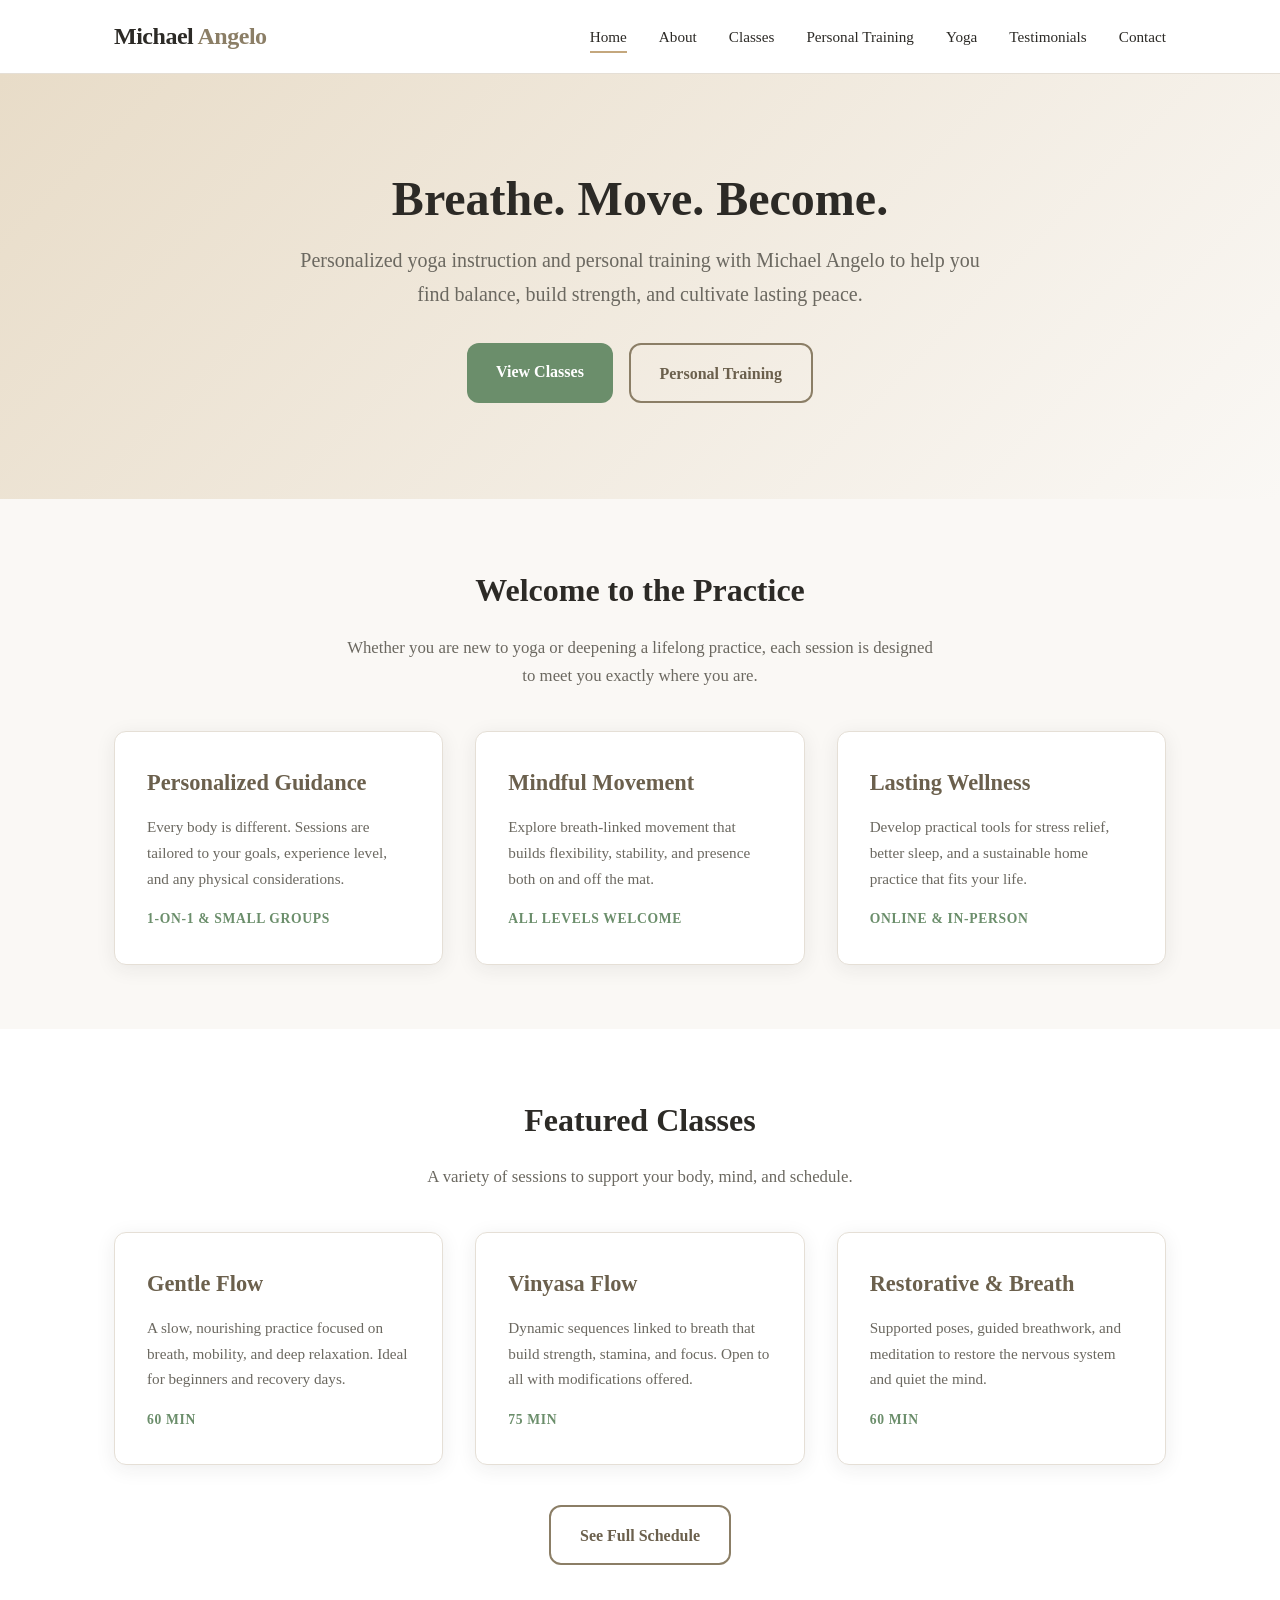
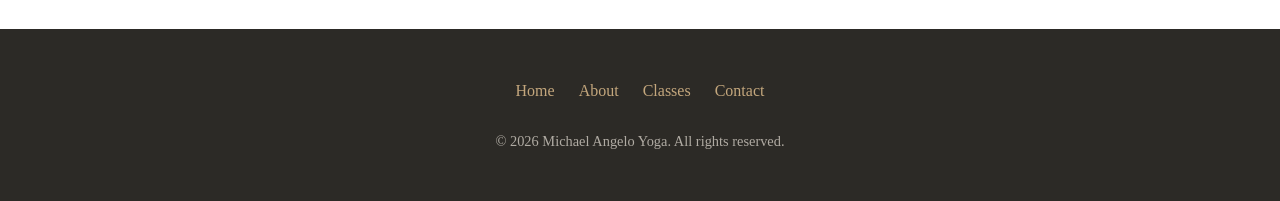
==== index.html @ 855270d8 "Initial commit: static yoga and personal training website for Michael Angelo - Add responsive HTML/C" ====
<!DOCTYPE html>
<html lang="en">
<head>
  <meta charset="UTF-8">
  <meta name="viewport" content="width=device-width, initial-scale=1.0">
  <meta name="description" content="Michael Angelo Yoga - Find balance, strength, and peace through personalized yoga instruction.">
  <title>Michael Angelo Yoga</title>
  <link rel="stylesheet" href="css/style.css">
</head>
<body>
  <header class="site-header">
    <nav class="navbar" aria-label="Main navigation">
      <a href="index.html" class="logo">Michael <span>Angelo</span></a>
      <button class="menu-toggle" aria-label="Toggle menu" aria-expanded="false">
        <span></span>
        <span></span>
        <span></span>
      </button>
      <ul class="nav-links">
        <li><a href="index.html" class="active">Home</a></li>
        <li><a href="about.html">About</a></li>
        <li><a href="classes.html">Classes</a></li>
        <li><a href="personal-training.html">Personal Training</a></li>
        <li><a href="yoga.html">Yoga</a></li>
        <li><a href="testimonials.html">Testimonials</a></li>
        <li><a href="contact.html">Contact</a></li>
      </ul>
    </nav>
  </header>

  <main>
    <section class="hero">
      <div class="hero-content">
        <h1>Breathe. Move. Become.</h1>
        <p>Personalized yoga instruction and personal training with Michael Angelo to help you find balance, build strength, and cultivate lasting peace.</p>
        <div class="hero-cta">
          <a href="classes.html" class="btn btn-primary">View Classes</a>
          <a href="personal-training.html" class="btn btn-secondary">Personal Training</a>
        </div>
      </div>
    </section>

    <section class="section">
      <div class="container">
        <h2 class="section-title">Welcome to the Practice</h2>
        <p class="section-subtitle">Whether you are new to yoga or deepening a lifelong practice, each session is designed to meet you exactly where you are.</p>
        <div class="grid">
          <div class="card">
            <h3>Personalized Guidance</h3>
            <p>Every body is different. Sessions are tailored to your goals, experience level, and any physical considerations.</p>
            <span class="card-meta">1-on-1 & small groups</span>
          </div>
          <div class="card">
            <h3>Mindful Movement</h3>
            <p>Explore breath-linked movement that builds flexibility, stability, and presence both on and off the mat.</p>
            <span class="card-meta">All levels welcome</span>
          </div>
          <div class="card">
            <h3>Lasting Wellness</h3>
            <p>Develop practical tools for stress relief, better sleep, and a sustainable home practice that fits your life.</p>
            <span class="card-meta">Online & in-person</span>
          </div>
        </div>
      </div>
    </section>

    <section class="section section-alt">
      <div class="container">
        <h2 class="section-title">Featured Classes</h2>
        <p class="section-subtitle">A variety of sessions to support your body, mind, and schedule.</p>
        <div class="grid">
          <div class="card">
            <h3>Gentle Flow</h3>
            <p>A slow, nourishing practice focused on breath, mobility, and deep relaxation. Ideal for beginners and recovery days.</p>
            <span class="card-meta">60 min</span>
          </div>
          <div class="card">
            <h3>Vinyasa Flow</h3>
            <p>Dynamic sequences linked to breath that build strength, stamina, and focus. Open to all with modifications offered.</p>
            <span class="card-meta">75 min</span>
          </div>
          <div class="card">
            <h3>Restorative & Breath</h3>
            <p>Supported poses, guided breathwork, and meditation to restore the nervous system and quiet the mind.</p>
            <span class="card-meta">60 min</span>
          </div>
        </div>
        <div style="text-align: center; margin-top: 2.5rem;">
          <a href="classes.html" class="btn btn-secondary">See Full Schedule</a>
        </div>
      </div>
    </section>
  </main>

  <footer class="site-footer">
    <div class="footer-inner">
      <ul class="footer-nav">
        <li><a href="index.html">Home</a></li>
        <li><a href="about.html">About</a></li>
        <li><a href="classes.html">Classes</a></li>
        <li><a href="contact.html">Contact</a></li>
      </ul>
      <p class="copyright">&copy; <span id="year"></span> Michael Angelo Yoga. All rights reserved.</p>
    </div>
  </footer>

  <script>
    document.getElementById('year').textContent = new Date().getFullYear();
  </script>
  <script src="js/main.js"></script>
</body>
</html>
---- css/style.css ----
/* CSS Variables */
:root {
  --color-bg: #faf8f5;
  --color-surface: #ffffff;
  --color-text: #2c2a26;
  --color-text-muted: #6b6860;
  --color-primary: #8b7e66;
  --color-primary-dark: #6b604d;
  --color-accent: #c4a77d;
  --color-accent-light: #e8dcc8;
  --color-cta: #6b8e6b;
  --color-cta-dark: #557055;
  --color-border: #e5dfd6;
  --radius: 12px;
  --shadow: 0 4px 20px rgba(44, 42, 38, 0.08);
  --max-width: 1100px;
  --font-body: 'Georgia', 'Times New Roman', serif;
  --font-heading: 'Georgia', 'Times New Roman', serif;
}

* {
  box-sizing: border-box;
  margin: 0;
  padding: 0;
}

html {
  scroll-behavior: smooth;
}

body {
  font-family: var(--font-body);
  color: var(--color-text);
  background-color: var(--color-bg);
  line-height: 1.7;
  -webkit-font-smoothing: antialiased;
}

img {
  max-width: 100%;
  height: auto;
  display: block;
}

a {
  color: var(--color-primary-dark);
  text-decoration: none;
}

a:hover {
  text-decoration: underline;
}

/* Header & Navigation */
.site-header {
  background-color: var(--color-surface);
  border-bottom: 1px solid var(--color-border);
  position: sticky;
  top: 0;
  z-index: 100;
}

.navbar {
  max-width: var(--max-width);
  margin: 0 auto;
  padding: 1rem 1.5rem;
  display: flex;
  align-items: center;
  justify-content: space-between;
}

.logo {
  font-family: var(--font-heading);
  font-size: 1.5rem;
  font-weight: 600;
  color: var(--color-text);
  letter-spacing: -0.02em;
}

.logo span {
  color: var(--color-primary);
}

.nav-links {
  display: flex;
  list-style: none;
  gap: 2rem;
}

.nav-links a {
  font-size: 0.95rem;
  color: var(--color-text);
  font-weight: 500;
  padding: 0.5rem 0;
  position: relative;
}

.nav-links a::after {
  content: '';
  position: absolute;
  bottom: 0;
  left: 0;
  width: 0;
  height: 2px;
  background-color: var(--color-accent);
  transition: width 0.3s ease;
}

.nav-links a:hover::after,
.nav-links a.active::after {
  width: 100%;
}

.nav-links a:hover {
  text-decoration: none;
}

.menu-toggle {
  display: none;
  background: none;
  border: none;
  cursor: pointer;
  padding: 0.5rem;
}

.menu-toggle span {
  display: block;
  width: 24px;
  height: 2px;
  background-color: var(--color-text);
  margin: 5px 0;
  transition: all 0.3s ease;
}

/* Main content */
main {
  min-height: 60vh;
}

.container {
  max-width: var(--max-width);
  margin: 0 auto;
  padding: 0 1.5rem;
}

.section {
  padding: 4rem 0;
}

.section-alt {
  background-color: var(--color-surface);
}

.section-title {
  font-family: var(--font-heading);
  font-size: 2rem;
  margin-bottom: 1rem;
  text-align: center;
  color: var(--color-text);
}

.section-subtitle {
  text-align: center;
  color: var(--color-text-muted);
  max-width: 600px;
  margin: 0 auto 2.5rem;
  font-size: 1.05rem;
}

/* Hero */
.hero {
  background: linear-gradient(135deg, var(--color-accent-light) 0%, var(--color-bg) 100%);
  padding: 6rem 1.5rem;
  text-align: center;
}

.hero-content {
  max-width: 700px;
  margin: 0 auto;
}

.hero h1 {
  font-family: var(--font-heading);
  font-size: 3rem;
  margin-bottom: 1rem;
  line-height: 1.2;
  color: var(--color-text);
}

.hero p {
  font-size: 1.25rem;
  color: var(--color-text-muted);
  margin-bottom: 2rem;
}

.hero-cta {
  display: inline-flex;
  gap: 1rem;
  flex-wrap: wrap;
  justify-content: center;
}

/* Buttons */
.btn {
  display: inline-block;
  padding: 0.9rem 1.8rem;
  border-radius: var(--radius);
  font-size: 1rem;
  font-weight: 600;
  cursor: pointer;
  transition: transform 0.2s ease, background-color 0.2s ease, box-shadow 0.2s ease;
  border: none;
  text-decoration: none;
}

.btn:hover {
  transform: translateY(-2px);
  text-decoration: none;
}

.btn-primary {
  background-color: var(--color-cta);
  color: #fff;
}

.btn-primary:hover {
  background-color: var(--color-cta-dark);
  box-shadow: var(--shadow);
}

.btn-secondary {
  background-color: transparent;
  color: var(--color-primary-dark);
  border: 2px solid var(--color-primary);
}

.btn-secondary:hover {
  background-color: var(--color-accent-light);
}

/* Cards */
.grid {
  display: grid;
  grid-template-columns: repeat(auto-fit, minmax(280px, 1fr));
  gap: 2rem;
}

.card {
  background-color: var(--color-surface);
  border: 1px solid var(--color-border);
  border-radius: var(--radius);
  padding: 2rem;
  box-shadow: var(--shadow);
  transition: transform 0.2s ease;
}

.card:hover {
  transform: translateY(-4px);
}

.card h3 {
  font-family: var(--font-heading);
  font-size: 1.4rem;
  margin-bottom: 0.75rem;
  color: var(--color-primary-dark);
}

.card p {
  color: var(--color-text-muted);
  font-size: 0.95rem;
}

.card-meta {
  display: inline-block;
  margin-top: 1rem;
  font-size: 0.85rem;
  font-weight: 600;
  color: var(--color-cta);
  text-transform: uppercase;
  letter-spacing: 0.05em;
}

/* About page */
.about-layout {
  display: grid;
  grid-template-columns: 1fr 1fr;
  gap: 3rem;
  align-items: center;
}

.about-image {
  background: var(--color-accent-light);
  border-radius: var(--radius);
  min-height: 400px;
  display: flex;
  align-items: center;
  justify-content: center;
  color: var(--color-text-muted);
  font-style: italic;
}

.about-text h2 {
  font-family: var(--font-heading);
  font-size: 2rem;
  margin-bottom: 1rem;
}

.about-text p {
  margin-bottom: 1rem;
  color: var(--color-text-muted);
}

/* Testimonials */
.testimonial {
  background-color: var(--color-surface);
  border-radius: var(--radius);
  padding: 2rem;
  border-left: 4px solid var(--color-accent);
  box-shadow: var(--shadow);
}

.testimonial blockquote {
  font-size: 1.1rem;
  font-style: italic;
  margin-bottom: 1rem;
  color: var(--color-text);
}

.testimonial cite {
  font-style: normal;
  font-weight: 600;
  color: var(--color-primary-dark);
}

/* Contact form */
.contact-grid {
  display: grid;
  grid-template-columns: 1fr 1fr;
  gap: 3rem;
}

.form-group {
  margin-bottom: 1.25rem;
}

.form-group label {
  display: block;
  margin-bottom: 0.5rem;
  font-weight: 600;
  color: var(--color-text);
}

.form-group input,
.form-group textarea,
.form-group select {
  width: 100%;
  padding: 0.9rem 1rem;
  border: 1px solid var(--color-border);
  border-radius: var(--radius);
  font-family: var(--font-body);
  font-size: 1rem;
  background-color: var(--color-surface);
  color: var(--color-text);
}

.form-group input:focus,
.form-group textarea:focus,
.form-group select:focus {
  outline: none;
  border-color: var(--color-accent);
  box-shadow: 0 0 0 3px var(--color-accent-light);
}

.form-success {
  padding: 1rem;
  background-color: #e8f3e8;
  color: var(--color-cta-dark);
  border-radius: var(--radius);
  margin-bottom: 1rem;
  font-weight: 500;
}

.form-error {
  padding: 1rem;
  background-color: #fdecea;
  color: #8a3324;
  border-radius: var(--radius);
  margin-bottom: 1rem;
  font-weight: 500;
}

.contact-info h3 {
  font-family: var(--font-heading);
  font-size: 1.5rem;
  margin-bottom: 1rem;
}

.contact-info p {
  margin-bottom: 0.75rem;
  color: var(--color-text-muted);
}

/* Footer */
.site-footer {
  background-color: var(--color-text);
  color: #b0aba3;
  padding: 3rem 1.5rem;
  text-align: center;
}

.site-footer a {
  color: var(--color-accent);
}

.footer-inner {
  max-width: var(--max-width);
  margin: 0 auto;
}

.footer-nav {
  list-style: none;
  display: flex;
  justify-content: center;
  gap: 1.5rem;
  margin-bottom: 1.5rem;
  flex-wrap: wrap;
}

.copyright {
  font-size: 0.9rem;
}

/* Responsive */
@media (max-width: 768px) {
  .menu-toggle {
    display: block;
  }

  .nav-links {
    position: absolute;
    top: 100%;
    left: 0;
    right: 0;
    background-color: var(--color-surface);
    flex-direction: column;
    gap: 0;
    padding: 1rem 0;
    border-bottom: 1px solid var(--color-border);
    display: none;
  }

  .nav-links.active {
    display: flex;
  }

  .nav-links a {
    padding: 1rem 1.5rem;
    border-bottom: 1px solid var(--color-border);
  }

  .nav-links a::after {
    display: none;
  }

  .hero {
    padding: 4rem 1rem;
  }

  .hero h1 {
    font-size: 2.25rem;
  }

  .about-layout,
  .contact-grid {
    grid-template-columns: 1fr;
  }

  .about-image {
    min-height: 250px;
    order: -1;
  }
}

@media (max-width: 480px) {
  .section {
    padding: 3rem 0;
  }

  .section-title {
    font-size: 1.6rem;
  }

  .hero h1 {
    font-size: 1.9rem;
  }

  .btn {
    width: 100%;
    text-align: center;
  }
}
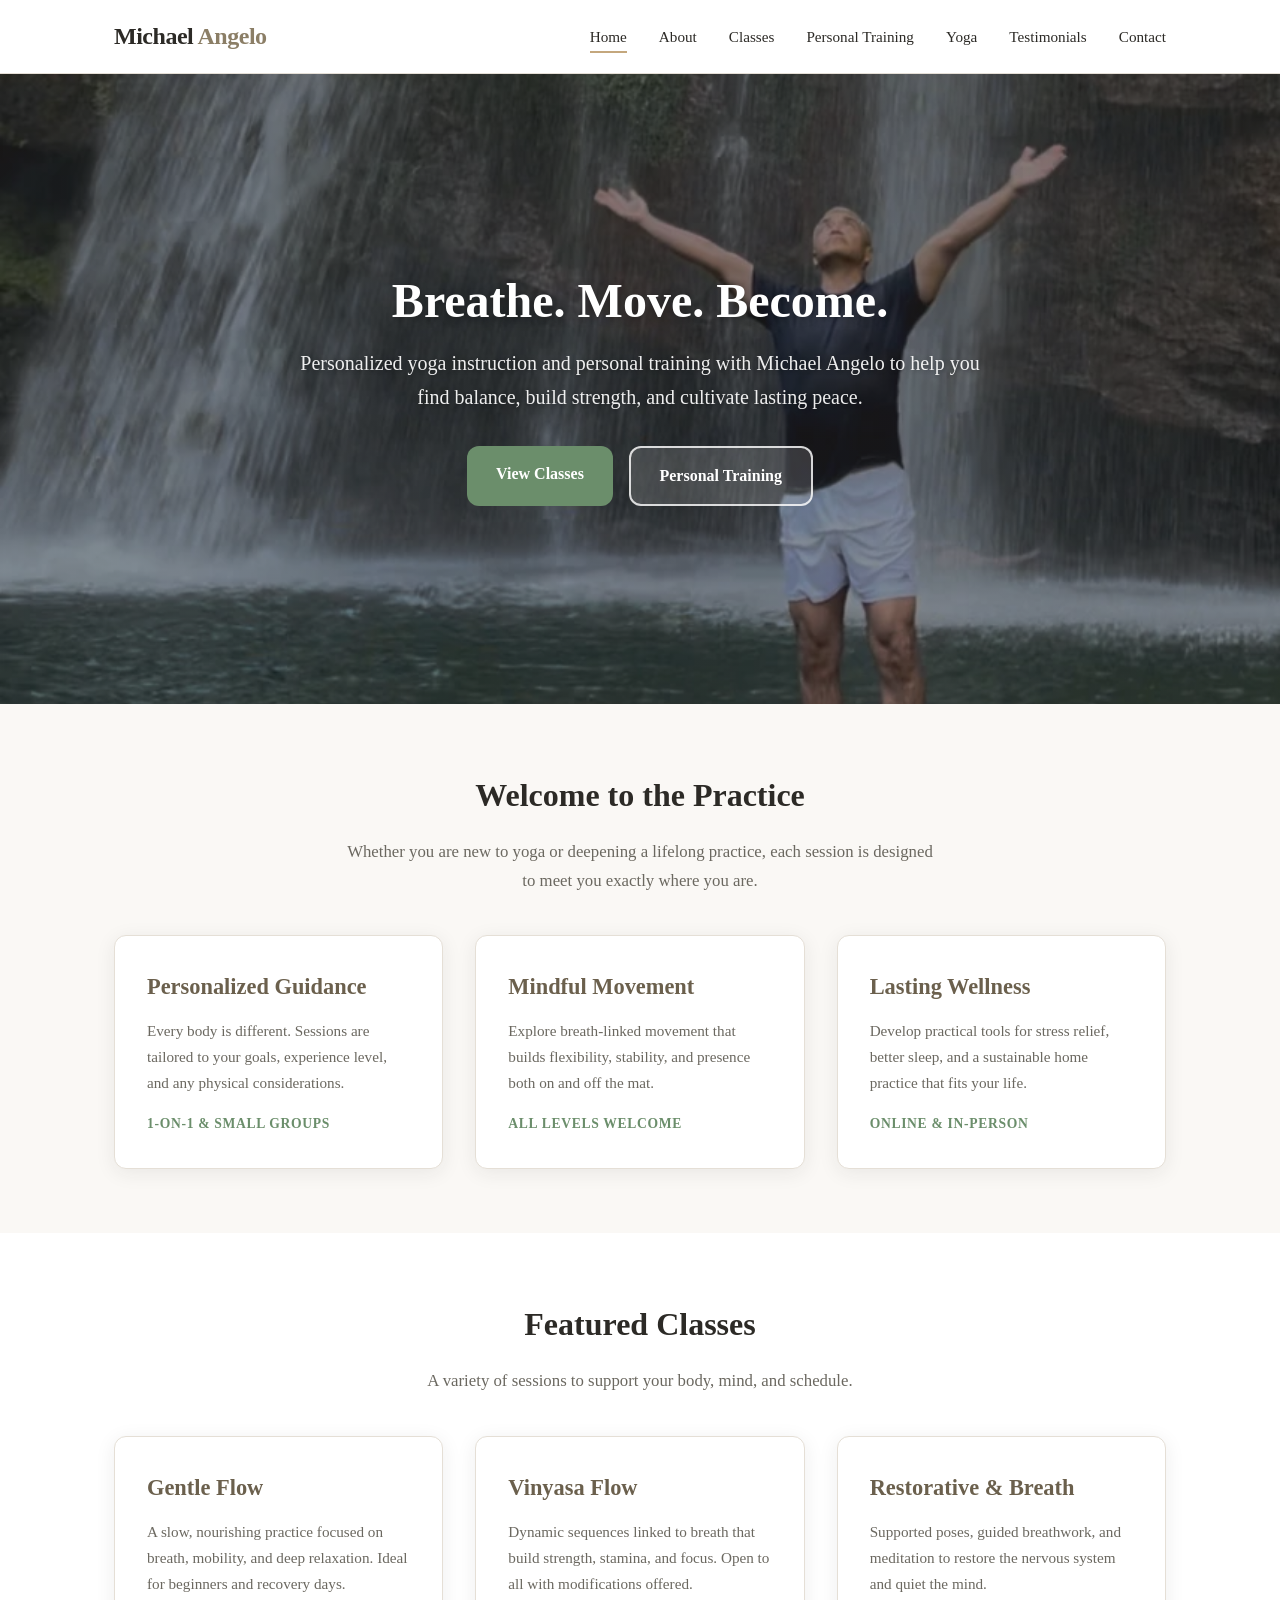
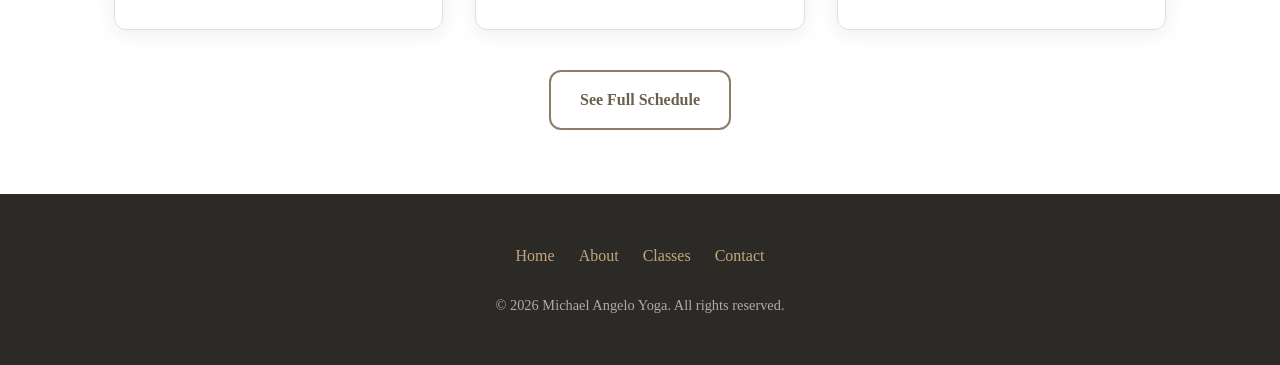
==== commit e9b3612c: "Remove duration labels from featured class cards on Home page - Remove 60 min and 75 min meta labels" ====
--- a/index.html
+++ b/index.html
@@ -72,17 +72,14 @@
           <div class="card">
             <h3>Gentle Flow</h3>
             <p>A slow, nourishing practice focused on breath, mobility, and deep relaxation. Ideal for beginners and recovery days.</p>
-            <span class="card-meta">60 min</span>
           </div>
           <div class="card">
             <h3>Vinyasa Flow</h3>
             <p>Dynamic sequences linked to breath that build strength, stamina, and focus. Open to all with modifications offered.</p>
-            <span class="card-meta">75 min</span>
           </div>
           <div class="card">
             <h3>Restorative & Breath</h3>
             <p>Supported poses, guided breathwork, and meditation to restore the nervous system and quiet the mind.</p>
-            <span class="card-meta">60 min</span>
           </div>
         </div>
         <div style="text-align: center; margin-top: 2.5rem;">
--- a/css/style.css
+++ b/css/style.css
@@ -169,12 +169,35 @@
 
 /* Hero */
 .hero {
-  background: linear-gradient(135deg, var(--color-accent-light) 0%, var(--color-bg) 100%);
-  padding: 6rem 1.5rem;
+  position: relative;
+  background-color: var(--color-text);
+  background-image: linear-gradient(
+      rgba(44, 42, 38, 0.55),
+      rgba(44, 42, 38, 0.45)
+    ),
+    url("../images/hero-waterfall.PNG");
+  background-image: linear-gradient(
+      rgba(44, 42, 38, 0.55),
+      rgba(44, 42, 38, 0.45)
+    ),
+    image-set(
+      url("../images/hero-waterfall.webp") type("image/webp"),
+      url("../images/hero-waterfall.PNG") type("image/png")
+    );
+  background-size: cover;
+  background-position: center;
+  background-repeat: no-repeat;
+  padding: 8rem 1.5rem;
   text-align: center;
+  min-height: 70vh;
+  display: flex;
+  align-items: center;
+  justify-content: center;
 }
 
 .hero-content {
+  position: relative;
+  z-index: 1;
   max-width: 700px;
   margin: 0 auto;
 }
@@ -184,13 +207,15 @@
   font-size: 3rem;
   margin-bottom: 1rem;
   line-height: 1.2;
-  color: var(--color-text);
+  color: #ffffff;
+  text-shadow: 0 2px 8px rgba(0, 0, 0, 0.3);
 }
 
 .hero p {
   font-size: 1.25rem;
-  color: var(--color-text-muted);
+  color: rgba(255, 255, 255, 0.92);
   margin-bottom: 2rem;
+  text-shadow: 0 1px 4px rgba(0, 0, 0, 0.3);
 }
 
 .hero-cta {
@@ -198,6 +223,56 @@
   gap: 1rem;
   flex-wrap: wrap;
   justify-content: center;
+}
+
+.hero .btn-secondary {
+  background-color: rgba(255, 255, 255, 0.15);
+  color: #ffffff;
+  border: 2px solid rgba(255, 255, 255, 0.8);
+}
+
+.hero .btn-secondary:hover {
+  background-color: rgba(255, 255, 255, 0.3);
+}
+
+/* Yoga page hero background */
+.hero-yoga {
+  background-image: linear-gradient(
+      rgba(44, 42, 38, 0.55),
+      rgba(44, 42, 38, 0.45)
+    ),
+    url("../images/Yoga/MXDF104.JPG");
+  background-image: linear-gradient(
+      rgba(44, 42, 38, 0.55),
+      rgba(44, 42, 38, 0.45)
+    ),
+    image-set(
+      url("../images/Yoga/MXDF104.webp") type("image/webp"),
+      url("../images/Yoga/MXDF104.JPG") type("image/jpeg")
+    );
+  background-position: center;
+  aspect-ratio: 3264 / 2042;
+  min-height: auto;
+}
+
+/* Personal Training page hero background */
+.hero-personal-training {
+  background-image: linear-gradient(
+      rgba(44, 42, 38, 0.55),
+      rgba(44, 42, 38, 0.45)
+    ),
+    url("../images/personal_trainer.jpg");
+  background-image: linear-gradient(
+      rgba(44, 42, 38, 0.55),
+      rgba(44, 42, 38, 0.45)
+    ),
+    image-set(
+      url("../images/personal_trainer.webp") type("image/webp"),
+      url("../images/personal_trainer.jpg") type("image/jpeg")
+    );
+  background-position: center;
+  aspect-ratio: 2320 / 1632;
+  min-height: auto;
 }
 
 /* Buttons */
@@ -289,14 +364,17 @@
 }
 
 .about-image {
-  background: var(--color-accent-light);
-  border-radius: var(--radius);
+  border-radius: var(--radius);
+  overflow: hidden;
+  box-shadow: var(--shadow);
+}
+
+.about-image img {
+  width: 100%;
+  height: 100%;
   min-height: 400px;
-  display: flex;
-  align-items: center;
-  justify-content: center;
-  color: var(--color-text-muted);
-  font-style: italic;
+  object-fit: cover;
+  display: block;
 }
 
 .about-text h2 {
@@ -398,6 +476,84 @@
 .contact-info p {
   margin-bottom: 0.75rem;
   color: var(--color-text-muted);
+}
+
+/* Gallery */
+.gallery {
+  display: grid;
+  grid-template-columns: repeat(auto-fit, minmax(250px, 1fr));
+  gap: 1.5rem;
+  align-items: start;
+}
+
+.gallery-item {
+  display: block;
+  border-radius: var(--radius);
+  overflow: hidden;
+  box-shadow: var(--shadow);
+  transition: transform 0.2s ease, box-shadow 0.2s ease;
+  background-color: var(--color-surface);
+}
+
+.gallery-item:hover {
+  transform: translateY(-4px);
+  box-shadow: 0 8px 24px rgba(44, 42, 38, 0.15);
+}
+
+.gallery-item img {
+  width: 100%;
+  height: auto;
+  display: block;
+  transition: transform 0.3s ease;
+}
+
+.gallery-item:hover img {
+  transform: scale(1.03);
+}
+
+/* Lightbox */
+.lightbox {
+  position: fixed;
+  inset: 0;
+  background-color: rgba(44, 42, 38, 0.92);
+  display: flex;
+  align-items: center;
+  justify-content: center;
+  z-index: 1000;
+  opacity: 0;
+  visibility: hidden;
+  transition: opacity 0.3s ease, visibility 0.3s ease;
+  padding: 1.5rem;
+}
+
+.lightbox.active {
+  opacity: 1;
+  visibility: visible;
+}
+
+.lightbox img {
+  max-width: 90vw;
+  max-height: 90vh;
+  border-radius: var(--radius);
+  box-shadow: 0 16px 48px rgba(0, 0, 0, 0.3);
+}
+
+.lightbox-close {
+  position: absolute;
+  top: 1rem;
+  right: 1.5rem;
+  background: none;
+  border: none;
+  color: #ffffff;
+  font-size: 2.5rem;
+  line-height: 1;
+  cursor: pointer;
+  opacity: 0.8;
+  transition: opacity 0.2s ease;
+}
+
+.lightbox-close:hover {
+  opacity: 1;
 }
 
 /* Footer */
@@ -479,6 +635,12 @@
     min-height: 250px;
     order: -1;
   }
+
+  .hero-yoga,
+  .hero-personal-training {
+    aspect-ratio: auto;
+    min-height: 70vh;
+  }
 }
 
 @media (max-width: 480px) {
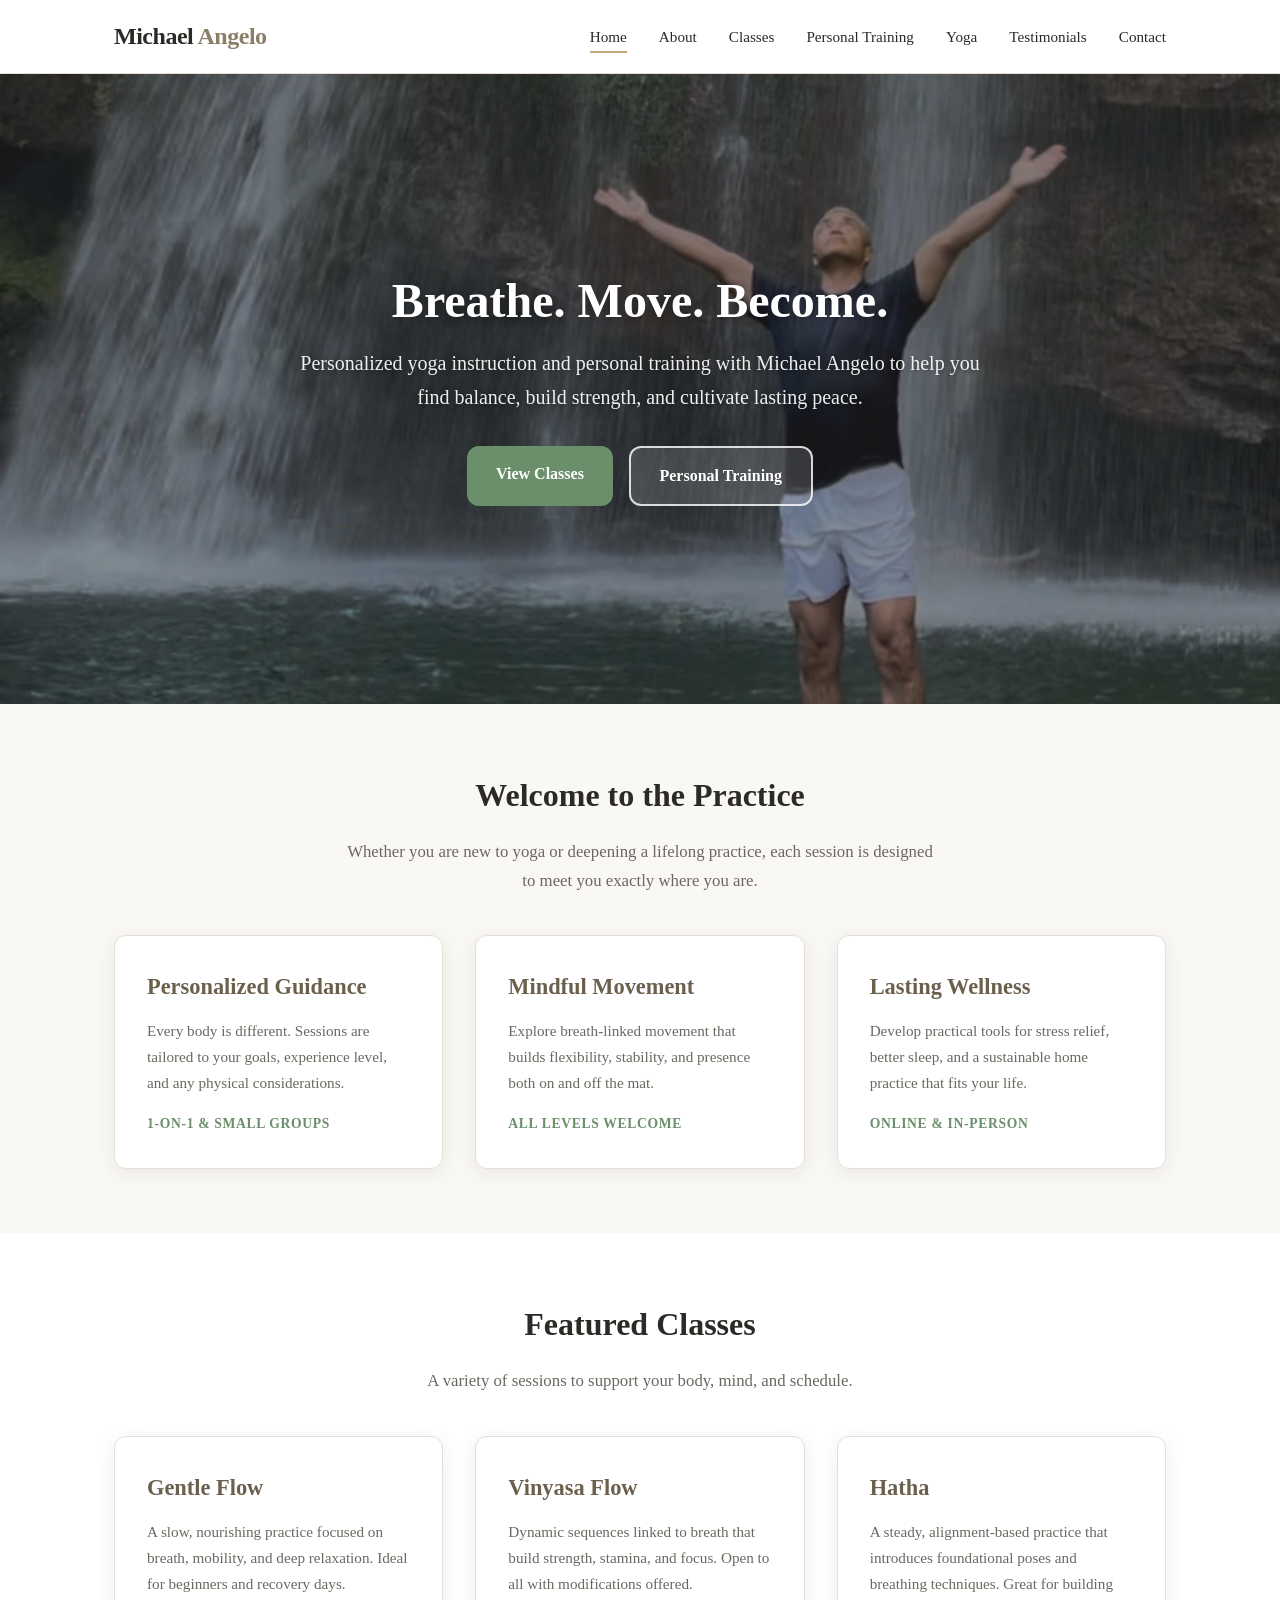
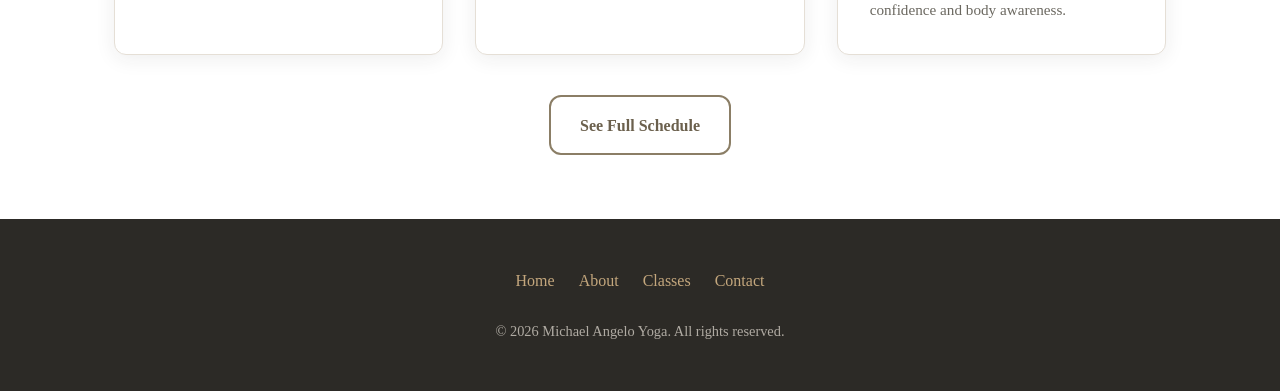
==== commit 0cc0c5d5: "Replace Restorative & Breath with Hatha in Featured Classes on Home page - Swap the Restorative & Br" ====
--- a/index.html
+++ b/index.html
@@ -78,8 +78,8 @@
             <p>Dynamic sequences linked to breath that build strength, stamina, and focus. Open to all with modifications offered.</p>
           </div>
           <div class="card">
-            <h3>Restorative & Breath</h3>
-            <p>Supported poses, guided breathwork, and meditation to restore the nervous system and quiet the mind.</p>
+            <h3>Hatha</h3>
+            <p>A steady, alignment-based practice that introduces foundational poses and breathing techniques. Great for building confidence and body awareness.</p>
           </div>
         </div>
         <div style="text-align: center; margin-top: 2.5rem;">
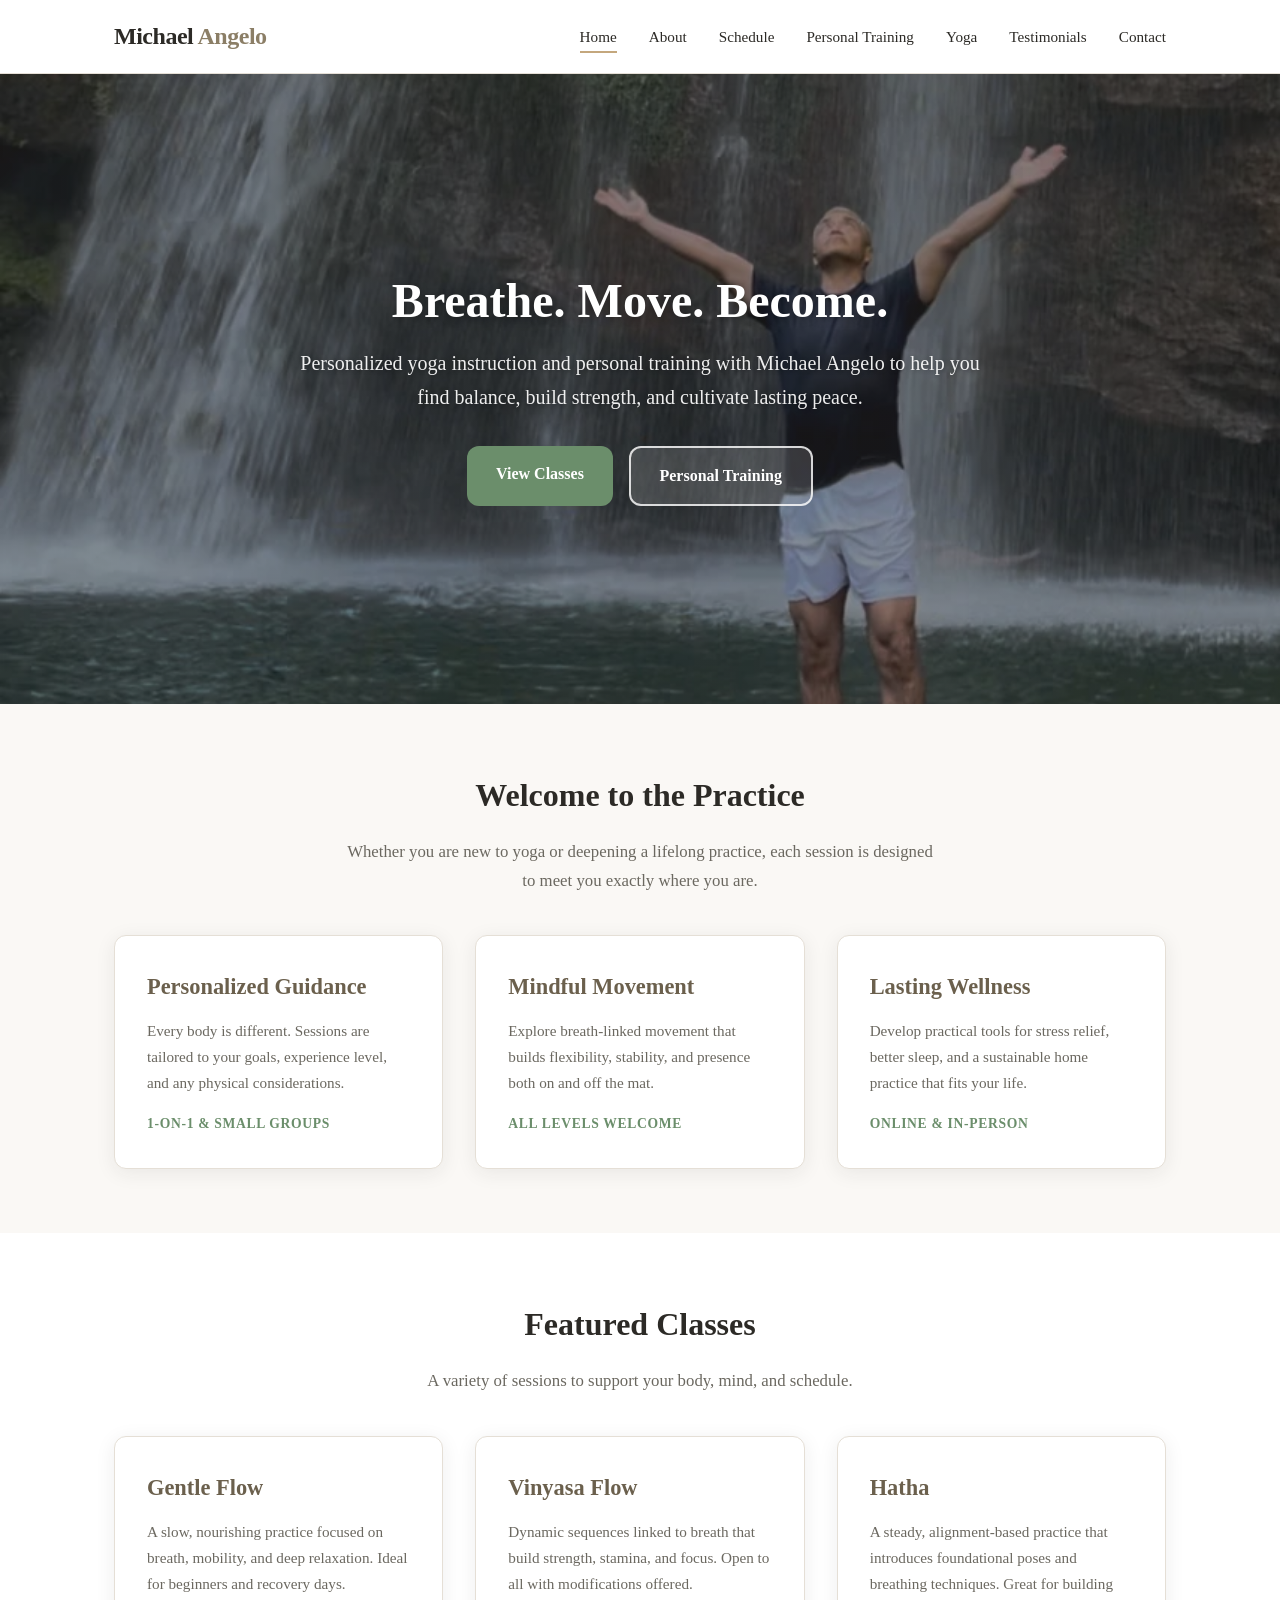
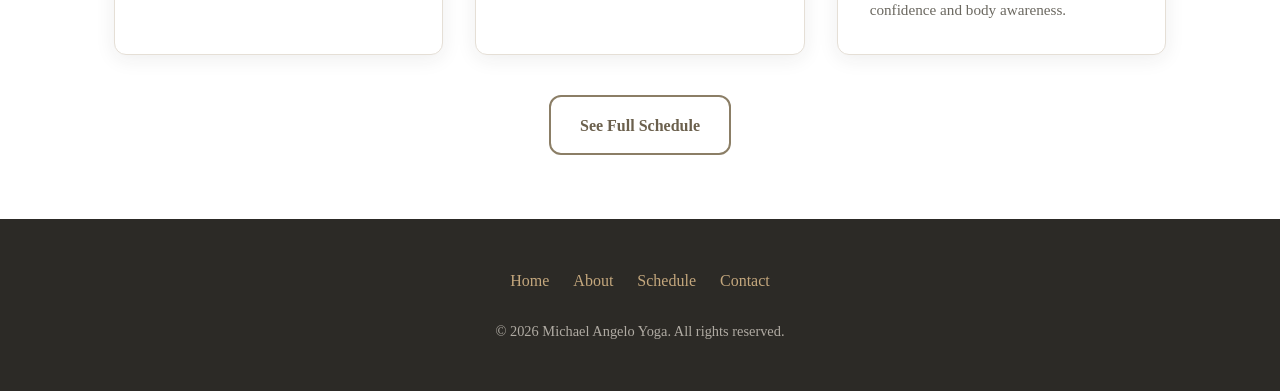
==== commit 8731faa8: "Rename Classes navigation tab to Schedule - Update navigation link text from Classes to Schedule on " ====
--- a/index.html
+++ b/index.html
@@ -19,7 +19,7 @@
       <ul class="nav-links">
         <li><a href="index.html" class="active">Home</a></li>
         <li><a href="about.html">About</a></li>
-        <li><a href="classes.html">Classes</a></li>
+        <li><a href="classes.html">Schedule</a></li>
         <li><a href="personal-training.html">Personal Training</a></li>
         <li><a href="yoga.html">Yoga</a></li>
         <li><a href="testimonials.html">Testimonials</a></li>
@@ -94,7 +94,7 @@
       <ul class="footer-nav">
         <li><a href="index.html">Home</a></li>
         <li><a href="about.html">About</a></li>
-        <li><a href="classes.html">Classes</a></li>
+        <li><a href="classes.html">Schedule</a></li>
         <li><a href="contact.html">Contact</a></li>
       </ul>
       <p class="copyright">&copy; <span id="year"></span> Michael Angelo Yoga. All rights reserved.</p>
